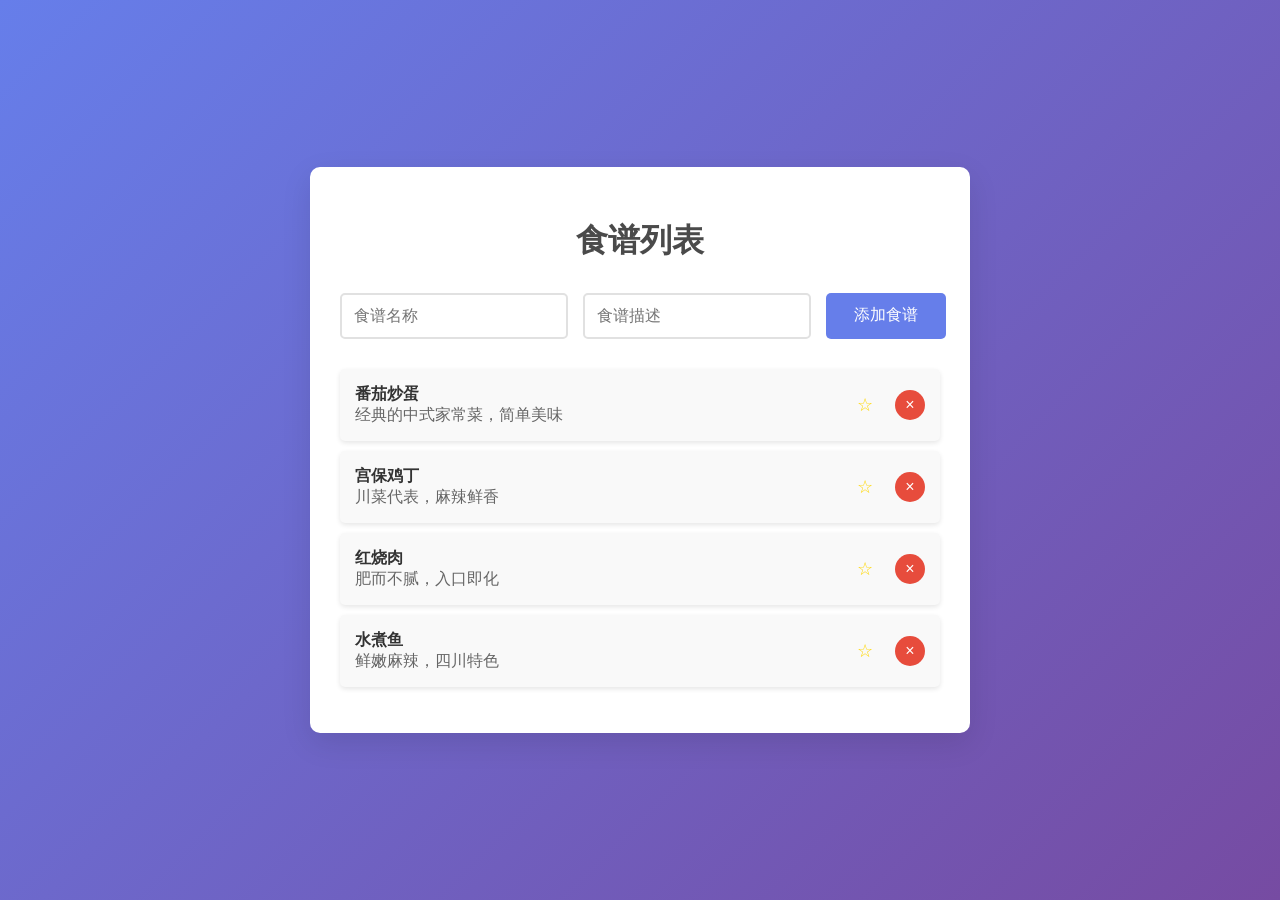
==== index.html @ 7e0fe482 "Add recipe list app， first version" ====
<!DOCTYPE html>
<html lang="zh">
<head>
    <meta charset="UTF-8">
    <meta name="viewport" content="width=device-width, initial-scale=1.0">
    <title>食谱列表应用</title>
    <link rel="stylesheet" href="styles.css">
</head>
<body>
    <div class="container">
        <h1>食谱列表</h1>
        <div class="add-recipe">
            <input type="text" id="recipe-name" placeholder="食谱名称" required>
            <input type="text" id="recipe-description" placeholder="食谱描述" required>
            <button id="add-btn">添加食谱</button>
        </div>
        <ul id="recipe-list"></ul>
    </div>
    <script src="script.js"></script>
</body>
</html>
---- styles.css ----
body {
    font-family: 'Segoe UI', Tahoma, Geneva, Verdana, sans-serif;
    background: linear-gradient(135deg, #667eea 0%, #764ba2 100%);
    margin: 0;
    padding: 0;
    display: flex;
    justify-content: center;
    align-items: center;
    min-height: 100vh;
    color: #333;
}

.container {
    background: white;
    border-radius: 10px;
    box-shadow: 0 10px 30px rgba(0, 0, 0, 0.1);
    padding: 30px;
    width: 100%;
    max-width: 600px;
    margin: 20px;
}

h1 {
    text-align: center;
    margin-bottom: 30px;
    color: #4a4a4a;
}

.add-recipe {
    display: flex;
    flex-direction: column;
    gap: 15px;
    margin-bottom: 30px;
}

input {
    padding: 12px;
    border: 2px solid #e1e1e1;
    border-radius: 5px;
    font-size: 16px;
    transition: border-color 0.3s;
}

input:focus {
    outline: none;
    border-color: #667eea;
}

button {
    padding: 12px;
    background: #667eea;
    color: white;
    border: none;
    border-radius: 5px;
    font-size: 16px;
    cursor: pointer;
    transition: background 0.3s;
}

button:hover {
    background: #5a6fd8;
}

#recipe-list {
    list-style: none;
    padding: 0;
}

.recipe-item {
    display: flex;
    justify-content: space-between;
    align-items: center;
    background: #f9f9f9;
    margin-bottom: 10px;
    padding: 15px;
    border-radius: 5px;
    box-shadow: 0 2px 5px rgba(0, 0, 0, 0.1);
    transition: transform 0.2s;
}

.recipe-item:hover {
    transform: translateY(-2px);
}

.recipe-content {
    flex-grow: 1;
}

.recipe-name {
    font-weight: bold;
    margin-bottom: 5px;
}

.recipe-description {
    color: #666;
}

.delete-btn {
    background: #e74c3c;
    color: white;
    border: none;
    border-radius: 50%;
    width: 30px;
    height: 30px;
    cursor: pointer;
    font-size: 16px;
    display: flex;
    justify-content: center;
    align-items: center;
    transition: background 0.3s;
}

.delete-btn:hover {
    background: #c0392b;
}

.star-btn {
    background: transparent;
    color: #ffd700;
    border: none;
    border-radius: 50%;
    width: 30px;
    height: 30px;
    cursor: pointer;
    font-size: 18px;
    display: flex;
    justify-content: center;
    align-items: center;
    transition: color 0.3s;
    margin-right: 10px;
}

.star-btn:hover {
    color: #ffed4e;
}

.recipe-buttons {
    display: flex;
    gap: 5px;
}

@media (min-width: 768px) {
    .add-recipe {
        flex-direction: row;
    }

    .add-recipe input {
        flex: 1;
    }

    .add-recipe button {
        flex-shrink: 0;
        width: 120px;
    }
}

/* 详情页面样式 */
.back-btn {
    background: #f8f9fa;
    color: #333;
    border: 1px solid #ddd;
    border-radius: 5px;
    padding: 10px 15px;
    cursor: pointer;
    font-size: 14px;
    margin-bottom: 20px;
    transition: background 0.3s;
}

.back-btn:hover {
    background: #e9ecef;
}

.recipe-detail {
    margin-top: 20px;
}

.recipe-description-detail {
    font-size: 18px;
    color: #666;
    margin-bottom: 30px;
    text-align: center;
}

.ingredients, .steps {
    margin-bottom: 30px;
}

.ingredients h2, .steps h2 {
    color: #4a4a4a;
    border-bottom: 2px solid #667eea;
    padding-bottom: 10px;
    margin-bottom: 15px;
}

.ingredients ul {
    list-style: none;
    padding: 0;
}

.ingredients li {
    background: #f8f9fa;
    padding: 10px 15px;
    margin-bottom: 5px;
    border-radius: 5px;
    border-left: 4px solid #667eea;
}

.steps ol {
    padding-left: 20px;
}

.steps li {
    margin-bottom: 10px;
    line-height: 1.6;
    padding: 10px;
    background: #f8f9fa;
    border-radius: 5px;
}
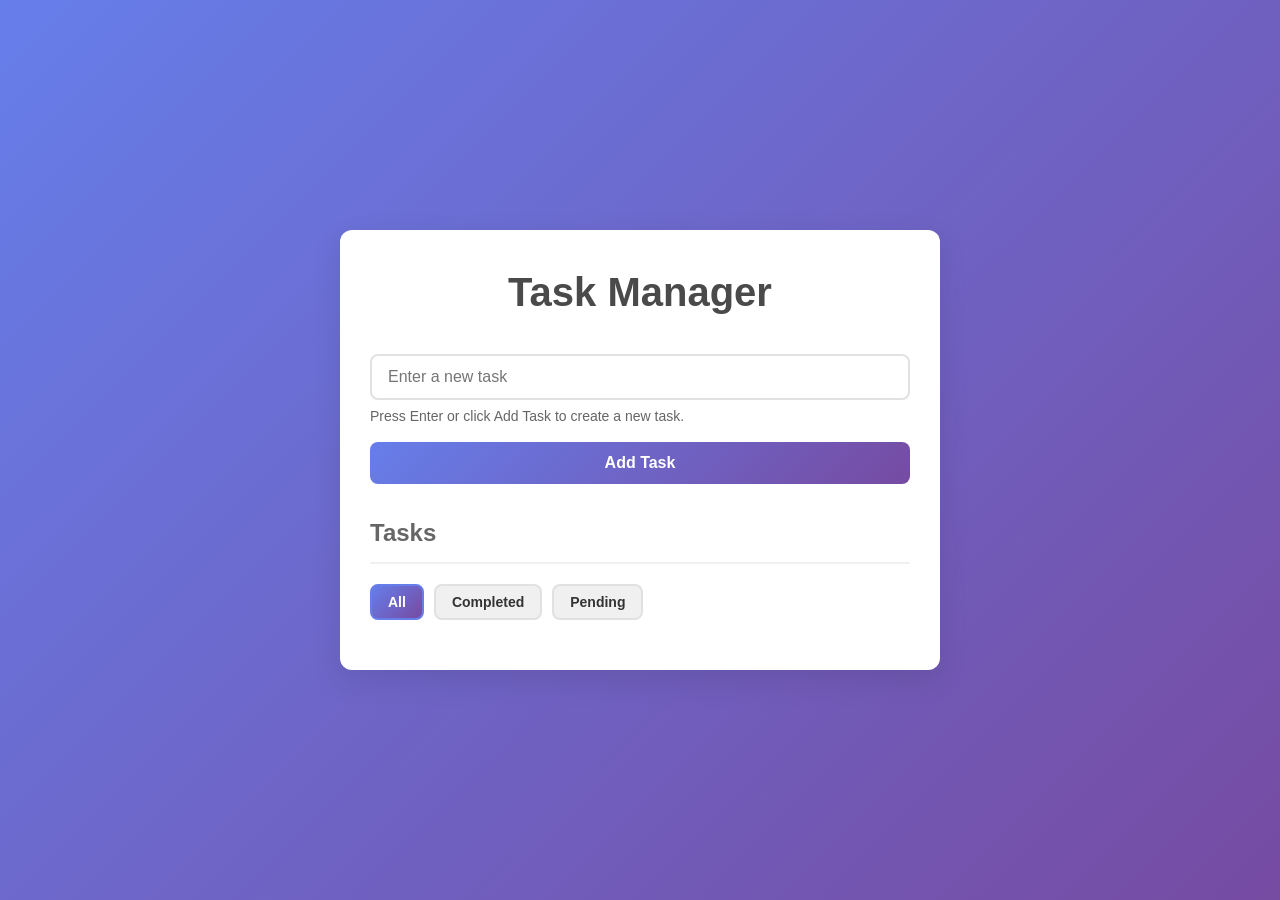
==== commit ccbe32fe: "initial version" ====
--- a/index.html
+++ b/index.html
@@ -1,21 +1,36 @@
 <!DOCTYPE html>
-<html lang="zh">
+<html lang="en">
 <head>
     <meta charset="UTF-8">
     <meta name="viewport" content="width=device-width, initial-scale=1.0">
-    <title>食谱列表应用</title>
+    <title>Task Manager</title>
     <link rel="stylesheet" href="styles.css">
 </head>
 <body>
-    <div class="container">
-        <h1>食谱列表</h1>
-        <div class="add-recipe">
-            <input type="text" id="recipe-name" placeholder="食谱名称" required>
-            <input type="text" id="recipe-description" placeholder="食谱描述" required>
-            <button id="add-btn">添加食谱</button>
-        </div>
-        <ul id="recipe-list"></ul>
-    </div>
+    <main class="container">
+        <header>
+            <h1>Task Manager</h1>
+        </header>
+        <section class="task-form">
+            <form id="add-task-form">
+                <label for="task-input" class="sr-only">Enter a new task</label>
+                <input type="text" id="task-input" placeholder="Enter a new task" required aria-describedby="task-help">
+                <small id="task-help" class="help-text">Press Enter or click Add Task to create a new task.</small>
+                <button type="submit" id="add-btn">Add Task</button>
+            </form>
+        </section>
+        <section class="task-list">
+            <h2>Tasks</h2>
+            <div class="filter-buttons">
+                <button id="filter-all" class="filter-btn active">All</button>
+                <button id="filter-completed" class="filter-btn">Completed</button>
+                <button id="filter-pending" class="filter-btn">Pending</button>
+            </div>
+            <ul id="task-list" aria-label="List of tasks">
+                <!-- Tasks will be added here -->
+            </ul>
+        </section>
+    </main>
     <script src="script.js"></script>
 </body>
 </html>
--- a/styles.css
+++ b/styles.css
@@ -1,107 +1,294 @@
+/* Reset and base styles */
+* {
+    box-sizing: border-box;
+    margin: 0;
+    padding: 0;
+}
+
 body {
     font-family: 'Segoe UI', Tahoma, Geneva, Verdana, sans-serif;
     background: linear-gradient(135deg, #667eea 0%, #764ba2 100%);
-    margin: 0;
-    padding: 0;
+    color: #333;
+    line-height: 1.6;
+    min-height: 100vh;
     display: flex;
     justify-content: center;
     align-items: center;
-    min-height: 100vh;
-    color: #333;
+    padding: 20px;
 }
 
 .container {
-    background: white;
-    border-radius: 10px;
+    background: #fff;
+    border-radius: 12px;
     box-shadow: 0 10px 30px rgba(0, 0, 0, 0.1);
     padding: 30px;
     width: 100%;
     max-width: 600px;
-    margin: 20px;
-}
-
-h1 {
+    margin: 0 auto;
+}
+
+header {
     text-align: center;
     margin-bottom: 30px;
+}
+
+h1 {
     color: #4a4a4a;
-}
-
-.add-recipe {
+    font-size: 2.5rem;
+    margin-bottom: 10px;
+}
+
+h2 {
+    color: #666;
+    font-size: 1.5rem;
+    margin-bottom: 20px;
+    border-bottom: 2px solid #f0f0f0;
+    padding-bottom: 10px;
+}
+
+/* Filter buttons */
+.filter-buttons {
+    display: flex;
+    gap: 10px;
+    margin-bottom: 20px;
+    flex-wrap: wrap;
+}
+
+.filter-btn {
+    padding: 8px 16px;
+    background: #f0f0f0;
+    color: #333;
+    border: 2px solid #e1e1e1;
+    border-radius: 8px;
+    font-size: 14px;
+    font-weight: 600;
+    cursor: pointer;
+    transition: all 0.3s;
+}
+
+.filter-btn:hover {
+    background: #e0e0e0;
+    border-color: #667eea;
+}
+
+.filter-btn.active {
+    background: linear-gradient(135deg, #667eea 0%, #764ba2 100%);
+    color: white;
+    border-color: #667eea;
+}
+
+.filter-btn:focus {
+    outline: 2px solid #667eea;
+    outline-offset: 2px;
+}
+
+/* Form styles */
+.task-form {
+    margin-bottom: 30px;
+}
+
+form {
     display: flex;
     flex-direction: column;
     gap: 15px;
-    margin-bottom: 30px;
-}
-
-input {
-    padding: 12px;
+}
+
+input[type="text"] {
+    padding: 12px 16px;
     border: 2px solid #e1e1e1;
-    border-radius: 5px;
+    border-radius: 8px;
     font-size: 16px;
-    transition: border-color 0.3s;
-}
-
-input:focus {
+    transition: border-color 0.3s, box-shadow 0.3s;
+}
+
+input[type="text"]:focus {
     outline: none;
     border-color: #667eea;
+    box-shadow: 0 0 0 3px rgba(102, 126, 234, 0.1);
+}
+
+.help-text {
+    color: #666;
+    font-size: 0.875rem;
+    margin-top: -10px;
 }
 
 button {
-    padding: 12px;
-    background: #667eea;
+    padding: 12px 24px;
+    background: linear-gradient(135deg, #667eea 0%, #764ba2 100%);
     color: white;
     border: none;
-    border-radius: 5px;
+    border-radius: 8px;
     font-size: 16px;
-    cursor: pointer;
-    transition: background 0.3s;
+    font-weight: 600;
+    cursor: pointer;
+    transition: transform 0.2s, box-shadow 0.2s;
 }
 
 button:hover {
-    background: #5a6fd8;
-}
-
-#recipe-list {
+    transform: translateY(-2px);
+    box-shadow: 0 5px 15px rgba(102, 126, 234, 0.3);
+}
+
+button:focus {
+    outline: 2px solid #667eea;
+    outline-offset: 2px;
+}
+
+/* Task list styles */
+.task-list {
+    margin-top: 30px;
+}
+
+ul {
     list-style: none;
     padding: 0;
 }
 
-.recipe-item {
-    display: flex;
-    justify-content: space-between;
+.task-item {
+    display: flex;
     align-items: center;
+    padding: 15px;
+    border: 1px solid #e1e1e1;
+    border-radius: 8px;
+    margin-bottom: 10px;
     background: #f9f9f9;
-    margin-bottom: 10px;
-    padding: 15px;
-    border-radius: 5px;
-    box-shadow: 0 2px 5px rgba(0, 0, 0, 0.1);
-    transition: transform 0.2s;
-}
-
-.recipe-item:hover {
-    transform: translateY(-2px);
-}
-
-.recipe-content {
-    flex-grow: 1;
-}
-
-.recipe-name {
-    font-weight: bold;
-    margin-bottom: 5px;
-}
-
-.recipe-description {
+    transition: background-color 0.3s;
+}
+
+.task-item:hover {
+    background: #f0f0f0;
+}
+
+.task-item.completed {
+    background: #e8f5e8;
+    border-color: #4caf50;
+}
+
+.task-item.completed .task-text {
+    text-decoration: line-through;
     color: #666;
 }
 
+.task-checkbox {
+    margin-right: 15px;
+    width: 20px;
+    height: 20px;
+    cursor: pointer;
+}
+
+.task-text {
+    flex: 1;
+    font-size: 16px;
+    word-wrap: break-word;
+}
+
+.task-actions {
+    display: flex;
+    gap: 10px;
+}
+
 .delete-btn {
-    background: #e74c3c;
+    background: #f44336;
     color: white;
     border: none;
-    border-radius: 50%;
-    width: 30px;
-    height: 30px;
+    border-radius: 4px;
+    padding: 6px 12px;
+    font-size: 14px;
+    cursor: pointer;
+    transition: background-color 0.2s;
+}
+
+.delete-btn:hover {
+    background: #d32f2f;
+}
+
+.delete-btn:focus {
+    outline: 2px solid #f44336;
+    outline-offset: 2px;
+}
+
+/* Screen reader only text */
+.sr-only {
+    position: absolute;
+    width: 1px;
+    height: 1px;
+    padding: 0;
+    margin: -1px;
+    overflow: hidden;
+    clip: rect(0, 0, 0, 0);
+    white-space: nowrap;
+    border: 0;
+}
+
+/* Responsive design */
+@media (max-width: 768px) {
+    .container {
+        padding: 20px;
+        margin: 10px;
+    }
+
+    h1 {
+        font-size: 2rem;
+    }
+
+    .task-item {
+        flex-direction: column;
+        align-items: flex-start;
+        gap: 10px;
+    }
+
+    .task-actions {
+        align-self: flex-end;
+    }
+
+    .filter-buttons {
+        gap: 8px;
+    }
+
+    .filter-btn {
+        padding: 6px 12px;
+        font-size: 12px;
+    }
+
+    form {
+        gap: 10px;
+    }
+
+    input[type="text"] {
+        padding: 10px 14px;
+    }
+
+    button {
+        padding: 10px 20px;
+    }
+}
+
+@media (max-width: 480px) {
+    body {
+        padding: 10px;
+    }
+
+    .container {
+        padding: 15px;
+    }
+
+    h1 {
+        font-size: 1.75rem;
+    }
+
+    h2 {
+        font-size: 1.25rem;
+    }
+
+    .task-item {
+        padding: 12px;
+    }
+
+    .task-text {
+        font-size: 14px;
+    }
+}
     cursor: pointer;
     font-size: 16px;
     display: flex;
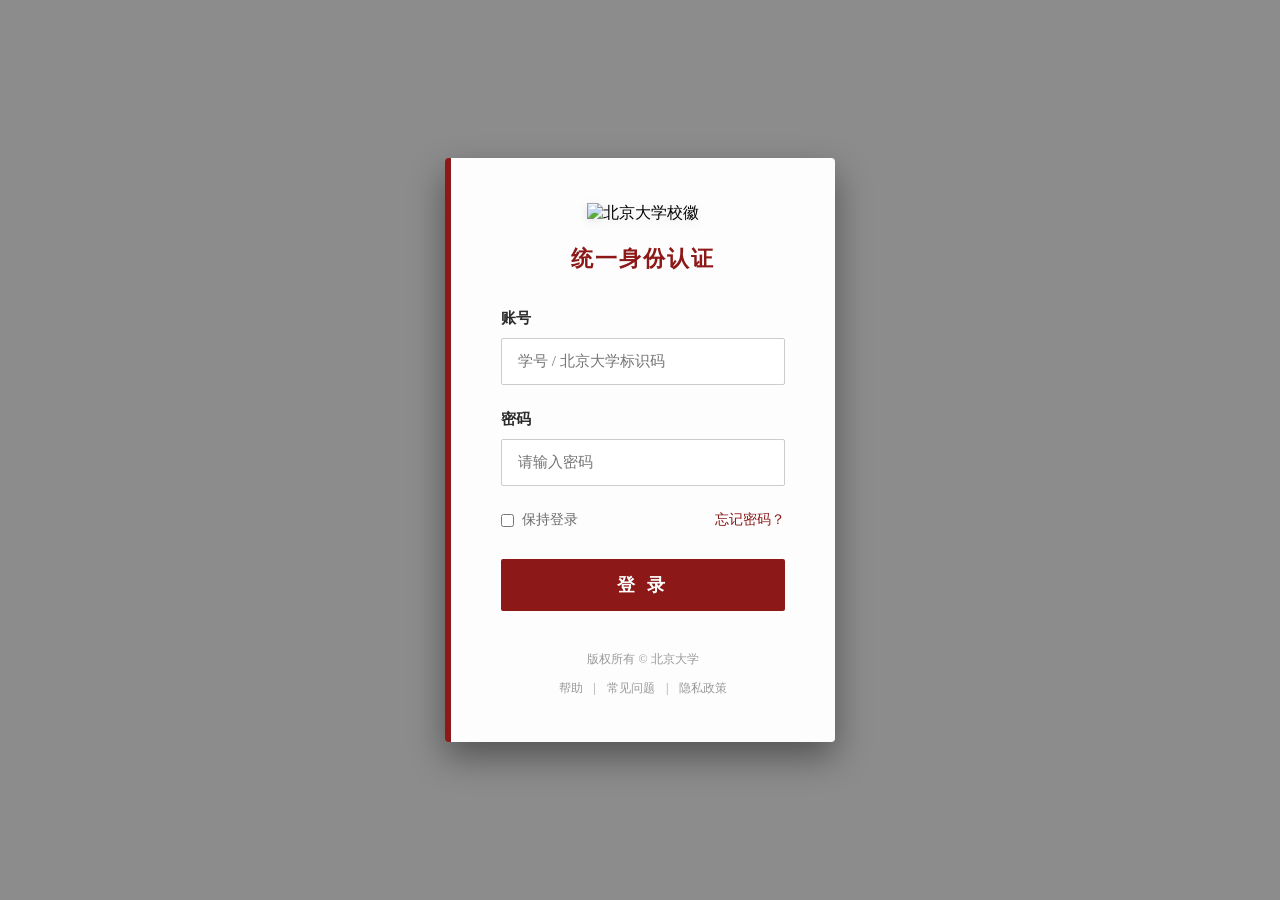
==== commit 352f85df: "add testfile  and commit modified 3 files" ====
--- a/index.html
+++ b/index.html
@@ -1,36 +1,48 @@
 <!DOCTYPE html>
-<html lang="en">
+<html lang="zh-CN">
 <head>
     <meta charset="UTF-8">
     <meta name="viewport" content="width=device-width, initial-scale=1.0">
-    <title>Task Manager</title>
+    <title>北京大学身份认证服务</title>
     <link rel="stylesheet" href="styles.css">
 </head>
 <body>
-    <main class="container">
-        <header>
-            <h1>Task Manager</h1>
-        </header>
-        <section class="task-form">
-            <form id="add-task-form">
-                <label for="task-input" class="sr-only">Enter a new task</label>
-                <input type="text" id="task-input" placeholder="Enter a new task" required aria-describedby="task-help">
-                <small id="task-help" class="help-text">Press Enter or click Add Task to create a new task.</small>
-                <button type="submit" id="add-btn">Add Task</button>
+    <div class="login-container">
+        <div class="login-box">
+            <div class="login-header">
+                <img src="https://www.pku.edu.cn/images/logo.png" alt="北京大学校徽" class="logo">
+                <h1>统一身份认证</h1>
+            </div>
+            <form id="loginForm">
+                <div class="input-group">
+                    <label for="username">账号</label>
+                    <input type="text" id="username" placeholder="学号 / 北京大学标识码" required>
+                </div>
+                <div class="input-group">
+                    <label for="password">密码</label>
+                    <input type="password" id="password" placeholder="请输入密码" required>
+                </div>
+                <div class="options">
+                    <label class="remember-me">
+                        <input type="checkbox"> 保持登录
+                    </label>
+                    <a href="#" class="forgot-password">忘记密码？</a>
+                </div>
+                <button type="submit" class="login-btn">登 录</button>
             </form>
-        </section>
-        <section class="task-list">
-            <h2>Tasks</h2>
-            <div class="filter-buttons">
-                <button id="filter-all" class="filter-btn active">All</button>
-                <button id="filter-completed" class="filter-btn">Completed</button>
-                <button id="filter-pending" class="filter-btn">Pending</button>
+            <div class="login-footer">
+                <p>版权所有 © 北京大学</p>
+                <div class="footer-links">
+                    <a href="#">帮助</a>
+                    <span>|</span>
+                    <a href="#">常见问题</a>
+                    <span>|</span>
+                    <a href="#">隐私政策</a>
+                </div>
             </div>
-            <ul id="task-list" aria-label="List of tasks">
-                <!-- Tasks will be added here -->
-            </ul>
-        </section>
-    </main>
+        </div>
+    </div>
+    <div class="background-overlay"></div>
     <script src="script.js"></script>
 </body>
-</html>+</html>
--- a/styles.css
+++ b/styles.css
@@ -1,406 +1,174 @@
-/* Reset and base styles */
 * {
-    box-sizing: border-box;
     margin: 0;
     padding: 0;
+    box-sizing: border-box;
+    font-family: "Noto Serif SC", "SimSun", "STSong", serif;
+}
+
+:root {
+    --pku-red: #8c1918;
+    --text-dark: #2c2c2c;
+    --text-gray: #6b6b6b;
+    --bg-overlay: rgba(0, 0, 0, 0.45);
 }
 
 body {
-    font-family: 'Segoe UI', Tahoma, Geneva, Verdana, sans-serif;
-    background: linear-gradient(135deg, #667eea 0%, #764ba2 100%);
-    color: #333;
-    line-height: 1.6;
-    min-height: 100vh;
     display: flex;
     justify-content: center;
     align-items: center;
-    padding: 20px;
+    min-height: 100vh;
+    background-image: url('https://www.pku.edu.cn/images/bjdtv_1.jpg'); /* 北大校园经典全景背景 */
+    background-size: cover;
+    background-position: center;
+    position: relative;
 }
 
-.container {
-    background: #fff;
-    border-radius: 12px;
-    box-shadow: 0 10px 30px rgba(0, 0, 0, 0.1);
-    padding: 30px;
+.background-overlay {
+    position: fixed;
+    top: 0;
+    left: 0;
     width: 100%;
-    max-width: 600px;
-    margin: 0 auto;
+    height: 100%;
+    background: var(--bg-overlay);
+    z-index: 1;
 }
 
-header {
-    text-align: center;
-    margin-bottom: 30px;
+.login-container {
+    position: relative;
+    z-index: 10;
+    width: 100%;
+    max-width: 440px;
+    padding: 25px;
 }
 
-h1 {
-    color: #4a4a4a;
-    font-size: 2.5rem;
-    margin-bottom: 10px;
+.login-box {
+    background: rgba(255, 255, 255, 0.98);
+    padding: 45px 50px;
+    border-radius: 4px;
+    box-shadow: 0 15px 35px rgba(0, 0, 0, 0.4);
+    border-left: 6px solid var(--pku-red);
 }
 
-h2 {
-    color: #666;
-    font-size: 1.5rem;
-    margin-bottom: 20px;
-    border-bottom: 2px solid #f0f0f0;
-    padding-bottom: 10px;
+.login-header {
+    text-align: center;
+    margin-bottom: 35px;
 }
 
-/* Filter buttons */
-.filter-buttons {
-    display: flex;
-    gap: 10px;
+.logo {
+    width: 220px;
     margin-bottom: 20px;
-    flex-wrap: wrap;
+    filter: drop-shadow(0 2px 4px rgba(0,0,0,0.1));
 }
 
-.filter-btn {
-    padding: 8px 16px;
-    background: #f0f0f0;
-    color: #333;
-    border: 2px solid #e1e1e1;
-    border-radius: 8px;
-    font-size: 14px;
-    font-weight: 600;
-    cursor: pointer;
-    transition: all 0.3s;
+.login-header h1 {
+    font-size: 22px;
+    color: var(--pku-red);
+    font-weight: 700;
+    letter-spacing: 2px;
 }
 
-.filter-btn:hover {
-    background: #e0e0e0;
-    border-color: #667eea;
+.input-group {
+    margin-bottom: 25px;
 }
 
-.filter-btn.active {
-    background: linear-gradient(135deg, #667eea 0%, #764ba2 100%);
-    color: white;
-    border-color: #667eea;
+.input-group label {
+    display: block;
+    margin-bottom: 10px;
+    font-size: 15px;
+    color: var(--text-dark);
+    font-weight: 600;
 }
 
-.filter-btn:focus {
-    outline: 2px solid #667eea;
-    outline-offset: 2px;
+.input-group input {
+    width: 100%;
+    padding: 14px 16px;
+    border: 1px solid #ccc;
+    border-radius: 2px;
+    font-size: 15px;
+    transition: all 0.25s ease-in-out;
 }
 
-/* Form styles */
-.task-form {
-    margin-bottom: 30px;
+.input-group input:focus {
+    outline: none;
+    border-color: var(--pku-red);
+    box-shadow: inset 0 1px 1px rgba(0,0,0,.075), 0 0 8px rgba(140, 25, 24, 0.25);
 }
 
-form {
+.options {
     display: flex;
-    flex-direction: column;
-    gap: 15px;
+    justify-content: space-between;
+    align-items: center;
+    margin-bottom: 30px;
+    font-size: 14px;
 }
 
-input[type="text"] {
-    padding: 12px 16px;
-    border: 2px solid #e1e1e1;
-    border-radius: 8px;
-    font-size: 16px;
-    transition: border-color 0.3s, box-shadow 0.3s;
-}
-
-input[type="text"]:focus {
-    outline: none;
-    border-color: #667eea;
-    box-shadow: 0 0 0 3px rgba(102, 126, 234, 0.1);
-}
-
-.help-text {
-    color: #666;
-    font-size: 0.875rem;
-    margin-top: -10px;
-}
-
-button {
-    padding: 12px 24px;
-    background: linear-gradient(135deg, #667eea 0%, #764ba2 100%);
-    color: white;
-    border: none;
-    border-radius: 8px;
-    font-size: 16px;
-    font-weight: 600;
-    cursor: pointer;
-    transition: transform 0.2s, box-shadow 0.2s;
-}
-
-button:hover {
-    transform: translateY(-2px);
-    box-shadow: 0 5px 15px rgba(102, 126, 234, 0.3);
-}
-
-button:focus {
-    outline: 2px solid #667eea;
-    outline-offset: 2px;
-}
-
-/* Task list styles */
-.task-list {
-    margin-top: 30px;
-}
-
-ul {
-    list-style: none;
-    padding: 0;
-}
-
-.task-item {
+.remember-me {
     display: flex;
     align-items: center;
-    padding: 15px;
-    border: 1px solid #e1e1e1;
-    border-radius: 8px;
-    margin-bottom: 10px;
-    background: #f9f9f9;
-    transition: background-color 0.3s;
-}
-
-.task-item:hover {
-    background: #f0f0f0;
-}
-
-.task-item.completed {
-    background: #e8f5e8;
-    border-color: #4caf50;
-}
-
-.task-item.completed .task-text {
-    text-decoration: line-through;
-    color: #666;
-}
-
-.task-checkbox {
-    margin-right: 15px;
-    width: 20px;
-    height: 20px;
+    color: var(--text-gray);
     cursor: pointer;
 }
 
-.task-text {
-    flex: 1;
-    font-size: 16px;
-    word-wrap: break-word;
+.remember-me input {
+    margin-right: 8px;
+    accent-color: var(--pku-red);
 }
 
-.task-actions {
-    display: flex;
-    gap: 10px;
+.forgot-password {
+    color: var(--pku-red);
+    text-decoration: none;
+    font-weight: 500;
 }
 
-.delete-btn {
-    background: #f44336;
+.forgot-password:hover {
+    text-decoration: underline;
+}
+
+.login-btn {
+    width: 100%;
+    padding: 14px;
+    background-color: var(--pku-red);
     color: white;
     border: none;
-    border-radius: 4px;
-    padding: 6px 12px;
-    font-size: 14px;
+    border-radius: 2px;
+    font-size: 18px;
+    font-weight: bold;
     cursor: pointer;
-    transition: background-color 0.2s;
+    transition: all 0.3s;
+    letter-spacing: 4px;
 }
 
-.delete-btn:hover {
-    background: #d32f2f;
+.login-btn:hover {
+    background-color: #6e1312;
+    box-shadow: 0 4px 12px rgba(140, 25, 24, 0.3);
+    transform: translateY(-1px);
 }
 
-.delete-btn:focus {
-    outline: 2px solid #f44336;
-    outline-offset: 2px;
+.login-footer {
+    margin-top: 40px;
+    text-align: center;
+    font-size: 12px;
+    color: #999;
 }
 
-/* Screen reader only text */
-.sr-only {
-    position: absolute;
-    width: 1px;
-    height: 1px;
-    padding: 0;
-    margin: -1px;
-    overflow: hidden;
-    clip: rect(0, 0, 0, 0);
-    white-space: nowrap;
-    border: 0;
+.footer-links {
+    margin-top: 12px;
 }
 
-/* Responsive design */
-@media (max-width: 768px) {
-    .container {
-        padding: 20px;
-        margin: 10px;
-    }
+.footer-links a {
+    color: #999;
+    text-decoration: none;
+    margin: 0 8px;
+    transition: color 0.2s;
+}
 
-    h1 {
-        font-size: 2rem;
-    }
+.footer-links a:hover {
+    color: var(--pku-red);
+}
 
-    .task-item {
-        flex-direction: column;
-        align-items: flex-start;
-        gap: 10px;
-    }
-
-    .task-actions {
-        align-self: flex-end;
-    }
-
-    .filter-buttons {
-        gap: 8px;
-    }
-
-    .filter-btn {
-        padding: 6px 12px;
-        font-size: 12px;
-    }
-
-    form {
-        gap: 10px;
-    }
-
-    input[type="text"] {
-        padding: 10px 14px;
-    }
-
-    button {
-        padding: 10px 20px;
+/* 响应式调整 */
+@media (max-width: 480px) {
+    .login-box {
+        padding: 35px 25px;
     }
 }
-
-@media (max-width: 480px) {
-    body {
-        padding: 10px;
-    }
-
-    .container {
-        padding: 15px;
-    }
-
-    h1 {
-        font-size: 1.75rem;
-    }
-
-    h2 {
-        font-size: 1.25rem;
-    }
-
-    .task-item {
-        padding: 12px;
-    }
-
-    .task-text {
-        font-size: 14px;
-    }
-}
-    cursor: pointer;
-    font-size: 16px;
-    display: flex;
-    justify-content: center;
-    align-items: center;
-    transition: background 0.3s;
-}
-
-.delete-btn:hover {
-    background: #c0392b;
-}
-
-.star-btn {
-    background: transparent;
-    color: #ffd700;
-    border: none;
-    border-radius: 50%;
-    width: 30px;
-    height: 30px;
-    cursor: pointer;
-    font-size: 18px;
-    display: flex;
-    justify-content: center;
-    align-items: center;
-    transition: color 0.3s;
-    margin-right: 10px;
-}
-
-.star-btn:hover {
-    color: #ffed4e;
-}
-
-.recipe-buttons {
-    display: flex;
-    gap: 5px;
-}
-
-@media (min-width: 768px) {
-    .add-recipe {
-        flex-direction: row;
-    }
-
-    .add-recipe input {
-        flex: 1;
-    }
-
-    .add-recipe button {
-        flex-shrink: 0;
-        width: 120px;
-    }
-}
-
-/* 详情页面样式 */
-.back-btn {
-    background: #f8f9fa;
-    color: #333;
-    border: 1px solid #ddd;
-    border-radius: 5px;
-    padding: 10px 15px;
-    cursor: pointer;
-    font-size: 14px;
-    margin-bottom: 20px;
-    transition: background 0.3s;
-}
-
-.back-btn:hover {
-    background: #e9ecef;
-}
-
-.recipe-detail {
-    margin-top: 20px;
-}
-
-.recipe-description-detail {
-    font-size: 18px;
-    color: #666;
-    margin-bottom: 30px;
-    text-align: center;
-}
-
-.ingredients, .steps {
-    margin-bottom: 30px;
-}
-
-.ingredients h2, .steps h2 {
-    color: #4a4a4a;
-    border-bottom: 2px solid #667eea;
-    padding-bottom: 10px;
-    margin-bottom: 15px;
-}
-
-.ingredients ul {
-    list-style: none;
-    padding: 0;
-}
-
-.ingredients li {
-    background: #f8f9fa;
-    padding: 10px 15px;
-    margin-bottom: 5px;
-    border-radius: 5px;
-    border-left: 4px solid #667eea;
-}
-
-.steps ol {
-    padding-left: 20px;
-}
-
-.steps li {
-    margin-bottom: 10px;
-    line-height: 1.6;
-    padding: 10px;
-    background: #f8f9fa;
-    border-radius: 5px;
-}
